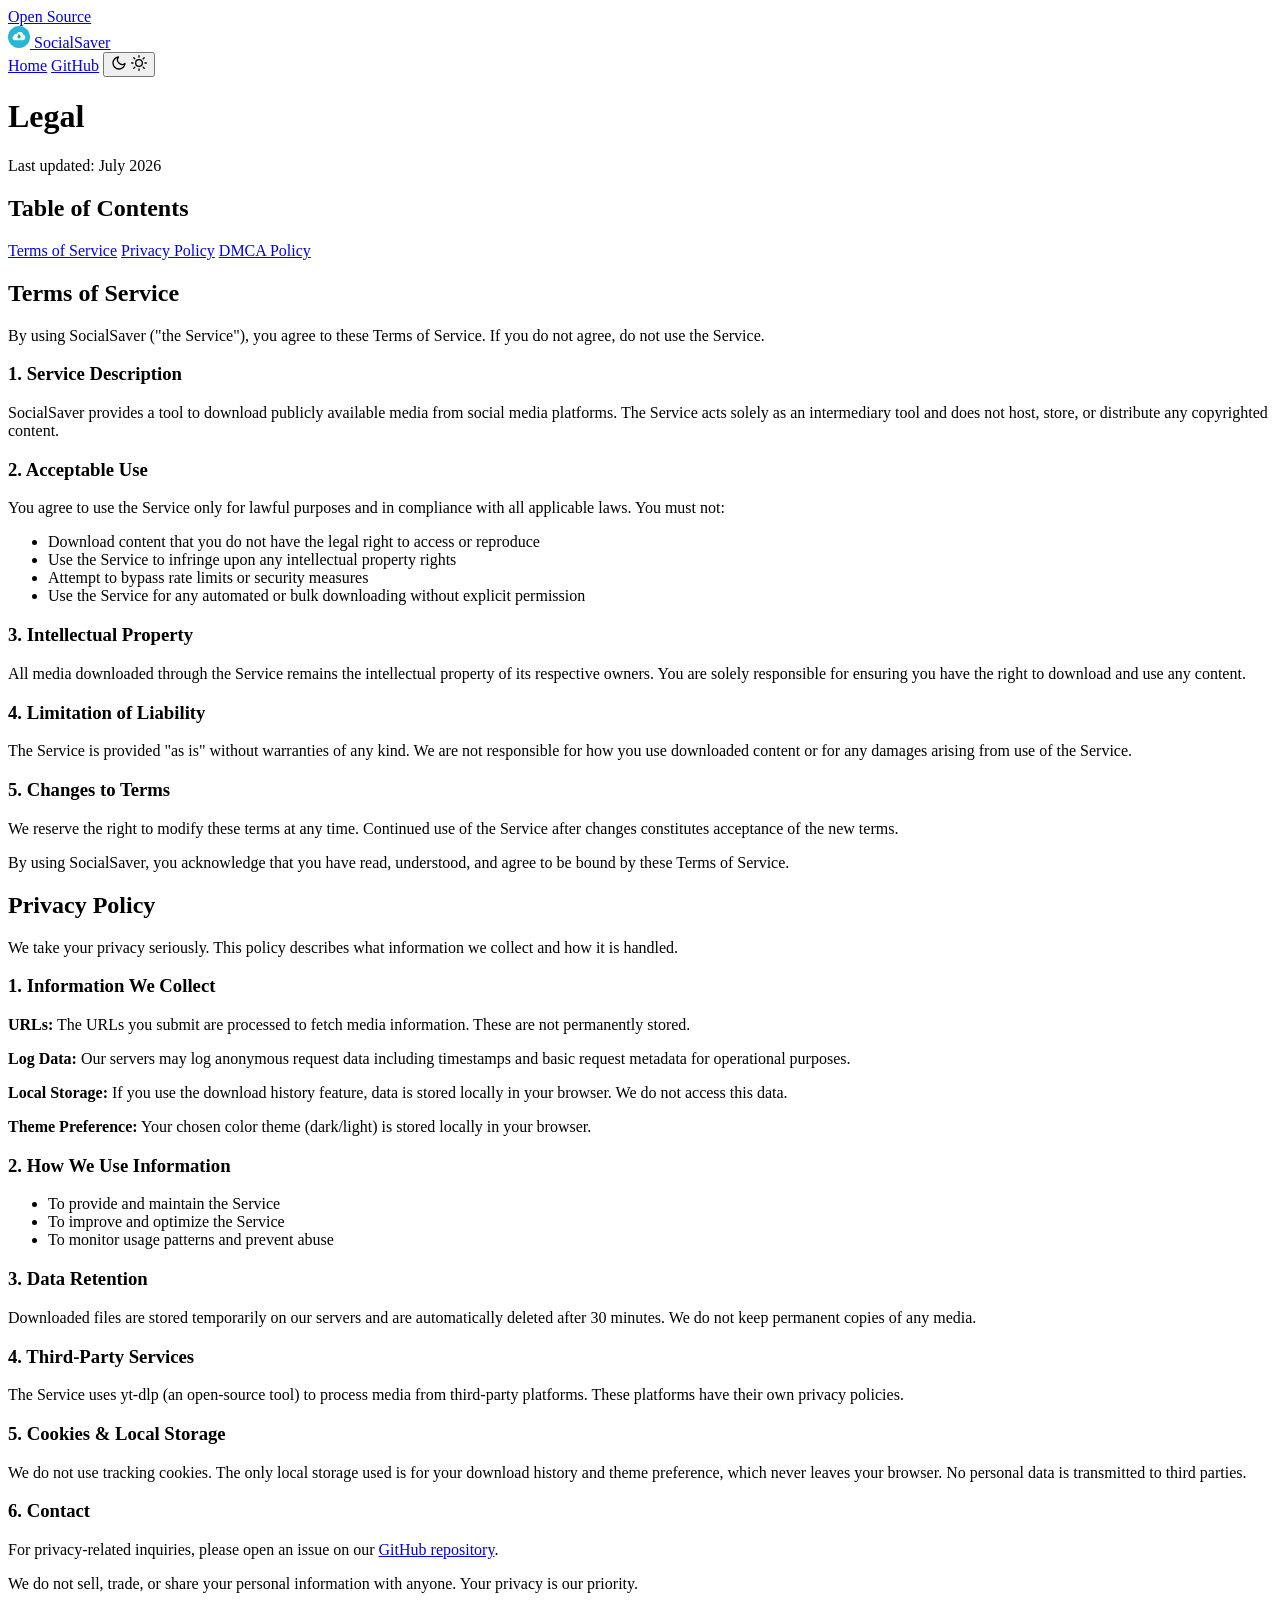
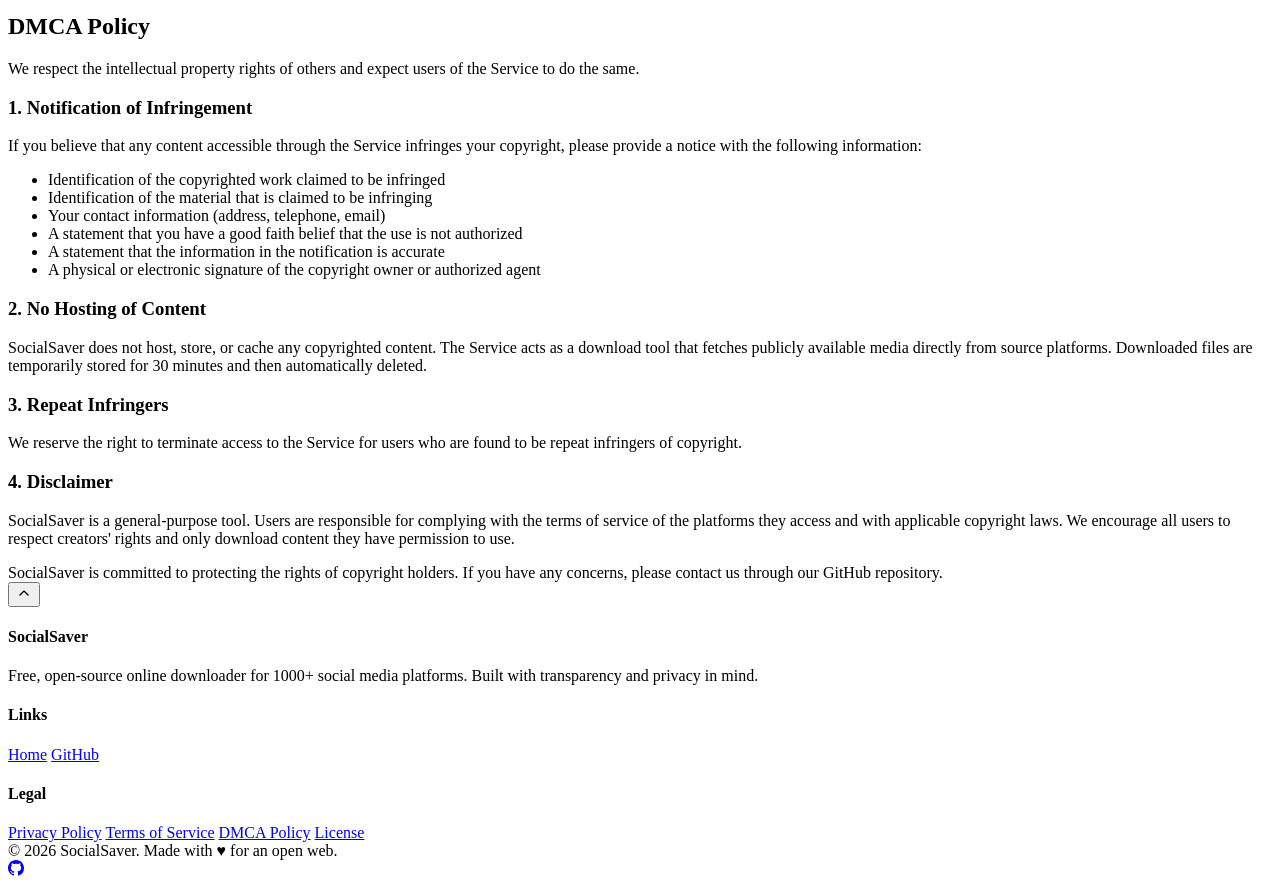
==== frontend/legal.html @ 0bf435aa "first commit" ====
<!DOCTYPE html>
<html lang="en">
<head>
    <meta charset="UTF-8" />
    <meta name="viewport" content="width=device-width, initial-scale=1.0" />
    <title>Legal — Privacy, Terms &amp; DMCA | SocialSaver</title>
    <meta name="description" content="SocialSaver legal information: Privacy Policy, Terms of Service, and DMCA policy.">
    <link rel="icon" href="/favicon.svg" type="image/svg+xml">
    <link rel="stylesheet" href="/styles.css" />
</head>
<body>
    <!-- GitHub banner -->
    <div class="gh-banner">
        <a href="https://github.com/socialsaver/socialsaver" target="_blank" rel="noopener">Open Source</a>
    </div>

    <nav class="nav" id="navbar">
        <div class="nav-inner">
            <a href="/" class="nav-brand">
                <svg width="22" height="22" viewBox="0 0 48 48" fill="none" aria-hidden="true">
                    <path fill="#25b7d3" d="M24 47.998c13.255 0 24-10.745 24-24C48 10.746 37.255 0 24 0S0 10.745 0 23.999s10.745 23.999 24 23.999"/>
                    <path fill="#f0f1f1" d="M37.964 24.871a6.11 6.11 0 0 0-3.83-5.665c-1.78-4.349-4.652-6.116-8.17-6.116a8.5 8.5 0 0 0-7.58 4.642c-2.236-.953-4.756.629-4.85 3.078a5.234 5.234 0 0 0 1.739 10.17h17.455s5.236-.971 5.236-6.109"/>
                    <path fill="#fff" d="M25.964 13.09a8.5 8.5 0 0 0-7.58 4.642a3.488 3.488 0 0 0-4.85 3.078a5.23 5.23 0 0 0-3.497 4.934a5.234 5.234 0 0 0 4.804 5.214l16.187-16.186c-1.453-1.16-3.163-1.682-5.064-1.682"/>
                    <path fill="#17b198" d="M28.32 23.236a.58.58 0 0 0-.531-.355H26.3v-4.027a.575.575 0 0 0-.575-.575h-3.451a.575.575 0 0 0-.575.575v4.027h-1.488a.575.575 0 0 0-.407.982l3.777 3.458a.575.575 0 0 0 .814 0l3.8-3.458a.58.58 0 0 0 .124-.627"/>
                </svg>
                SocialSaver
            </a>
            <div class="nav-links">
                <a href="/">Home</a>
                <a href="https://github.com/socialsaver/socialsaver" target="_blank" rel="noopener">GitHub</a>
                <button class="btn-icon-sm" id="themeToggle" aria-label="Toggle theme">
                    <svg class="moon-icon" width="16" height="16" viewBox="0 0 24 24" fill="none" stroke="currentColor" stroke-width="2" stroke-linecap="round" stroke-linejoin="round"><path d="M21 12.79A9 9 0 1 1 11.21 3 7 7 0 0 0 21 12.79z"/></svg>
                    <svg class="sun-icon" width="16" height="16" viewBox="0 0 24 24" fill="none" stroke="currentColor" stroke-width="2" stroke-linecap="round" stroke-linejoin="round"><circle cx="12" cy="12" r="5"/><line x1="12" y1="1" x2="12" y2="3"/><line x1="12" y1="21" x2="12" y2="23"/><line x1="4.22" y1="4.22" x2="5.64" y2="5.64"/><line x1="18.36" y1="18.36" x2="19.78" y2="19.78"/><line x1="1" y1="12" x2="3" y2="12"/><line x1="21" y1="12" x2="23" y2="12"/><line x1="4.22" y1="19.78" x2="5.64" y2="18.36"/><line x1="18.36" y1="5.64" x2="19.78" y2="4.22"/></svg>
                </button>
            </div>
        </div>
    </nav>

    <div class="legal-page">
        <div class="legal-header">
            <h1>Legal</h1>
            <p class="updated">Last updated: July 2026</p>
        </div>

        <div class="legal-toc">
            <h2>Table of Contents</h2>
            <a href="#terms">Terms of Service</a>
            <a href="#privacy">Privacy Policy</a>
            <a href="#dmca">DMCA Policy</a>
        </div>

        <section id="terms" class="legal-section">
            <h2>Terms of Service</h2>
            <p>By using SocialSaver ("the Service"), you agree to these Terms of Service. If you do not agree, do not use the Service.</p>

            <h3>1. Service Description</h3>
            <p>SocialSaver provides a tool to download publicly available media from social media platforms. The Service acts solely as an intermediary tool and does not host, store, or distribute any copyrighted content.</p>

            <h3>2. Acceptable Use</h3>
            <p>You agree to use the Service only for lawful purposes and in compliance with all applicable laws. You must not:</p>
            <ul>
                <li>Download content that you do not have the legal right to access or reproduce</li>
                <li>Use the Service to infringe upon any intellectual property rights</li>
                <li>Attempt to bypass rate limits or security measures</li>
                <li>Use the Service for any automated or bulk downloading without explicit permission</li>
            </ul>

            <h3>3. Intellectual Property</h3>
            <p>All media downloaded through the Service remains the intellectual property of its respective owners. You are solely responsible for ensuring you have the right to download and use any content.</p>

            <h3>4. Limitation of Liability</h3>
            <p>The Service is provided "as is" without warranties of any kind. We are not responsible for how you use downloaded content or for any damages arising from use of the Service.</p>

            <h3>5. Changes to Terms</h3>
            <p>We reserve the right to modify these terms at any time. Continued use of the Service after changes constitutes acceptance of the new terms.</p>

            <div class="legal-note">By using SocialSaver, you acknowledge that you have read, understood, and agree to be bound by these Terms of Service.</div>
        </section>

        <section id="privacy" class="legal-section">
            <h2>Privacy Policy</h2>
            <p>We take your privacy seriously. This policy describes what information we collect and how it is handled.</p>

            <h3>1. Information We Collect</h3>
            <p><strong>URLs:</strong> The URLs you submit are processed to fetch media information. These are not permanently stored.</p>
            <p><strong>Log Data:</strong> Our servers may log anonymous request data including timestamps and basic request metadata for operational purposes.</p>
            <p><strong>Local Storage:</strong> If you use the download history feature, data is stored locally in your browser. We do not access this data.</p>
            <p><strong>Theme Preference:</strong> Your chosen color theme (dark/light) is stored locally in your browser.</p>

            <h3>2. How We Use Information</h3>
            <ul>
                <li>To provide and maintain the Service</li>
                <li>To improve and optimize the Service</li>
                <li>To monitor usage patterns and prevent abuse</li>
            </ul>

            <h3>3. Data Retention</h3>
            <p>Downloaded files are stored temporarily on our servers and are automatically deleted after 30 minutes. We do not keep permanent copies of any media.</p>

            <h3>4. Third-Party Services</h3>
            <p>The Service uses yt-dlp (an open-source tool) to process media from third-party platforms. These platforms have their own privacy policies.</p>

            <h3>5. Cookies &amp; Local Storage</h3>
            <p>We do not use tracking cookies. The only local storage used is for your download history and theme preference, which never leaves your browser. No personal data is transmitted to third parties.</p>

            <h3>6. Contact</h3>
            <p>For privacy-related inquiries, please open an issue on our <a href="https://github.com/socialsaver/socialsaver" target="_blank" rel="noopener">GitHub repository</a>.</p>

            <div class="legal-note">We do not sell, trade, or share your personal information with anyone. Your privacy is our priority.</div>
        </section>

        <section id="dmca" class="legal-section">
            <h2>DMCA Policy</h2>
            <p>We respect the intellectual property rights of others and expect users of the Service to do the same.</p>

            <h3>1. Notification of Infringement</h3>
            <p>If you believe that any content accessible through the Service infringes your copyright, please provide a notice with the following information:</p>
            <ul>
                <li>Identification of the copyrighted work claimed to be infringed</li>
                <li>Identification of the material that is claimed to be infringing</li>
                <li>Your contact information (address, telephone, email)</li>
                <li>A statement that you have a good faith belief that the use is not authorized</li>
                <li>A statement that the information in the notification is accurate</li>
                <li>A physical or electronic signature of the copyright owner or authorized agent</li>
            </ul>

            <h3>2. No Hosting of Content</h3>
            <p>SocialSaver does not host, store, or cache any copyrighted content. The Service acts as a download tool that fetches publicly available media directly from source platforms. Downloaded files are temporarily stored for 30 minutes and then automatically deleted.</p>

            <h3>3. Repeat Infringers</h3>
            <p>We reserve the right to terminate access to the Service for users who are found to be repeat infringers of copyright.</p>

            <h3>4. Disclaimer</h3>
            <p>SocialSaver is a general-purpose tool. Users are responsible for complying with the terms of service of the platforms they access and with applicable copyright laws. We encourage all users to respect creators' rights and only download content they have permission to use.</p>

            <div class="legal-note">SocialSaver is committed to protecting the rights of copyright holders. If you have any concerns, please contact us through our GitHub repository.</div>
        </section>
    </div>

    <!-- Back to top -->
    <button class="back-to-top" id="backToTop" aria-label="Back to top">
        <svg width="16" height="16" viewBox="0 0 24 24" fill="none" stroke="currentColor" stroke-width="2" stroke-linecap="round" stroke-linejoin="round"><polyline points="18 15 12 9 6 15"/></svg>
    </button>

    <footer class="footer">
        <div class="footer-inner">
            <div class="footer-grid">
                <div class="footer-col">
                    <h4>SocialSaver</h4>
                    <p>Free, open-source online downloader for 1000+ social media platforms. Built with transparency and privacy in mind.</p>
                </div>
                <div class="footer-col">
                    <h4>Links</h4>
                    <a href="/">Home</a>
                    <a href="https://github.com/socialsaver/socialsaver" target="_blank" rel="noopener">GitHub</a>
                </div>
                <div class="footer-col">
                    <h4>Legal</h4>
                    <a href="#privacy">Privacy Policy</a>
                    <a href="#terms">Terms of Service</a>
                    <a href="#dmca">DMCA Policy</a>
                    <a href="/LICENSE">License</a>
                </div>
            </div>
            <div class="footer-bottom">
                <span>&copy; 2026 SocialSaver. Made with &#9829; for an open web.</span>
                <div class="footer-social">
                    <a href="https://github.com/socialsaver/socialsaver" target="_blank" rel="noopener" aria-label="GitHub">
                        <svg width="16" height="16" viewBox="0 0 24 24" fill="currentColor"><path d="M12 0C5.37 0 0 5.37 0 12c0 5.31 3.435 9.795 8.205 11.385.6.105.825-.255.825-.57 0-.285-.015-1.23-.015-2.235-3.015.555-3.795-.735-4.035-1.41-.135-.345-.72-1.41-1.23-1.695-.42-.225-1.02-.78-.015-.795.945-.015 1.62.87 1.845 1.23 1.08 1.815 2.805 1.305 3.495.99.105-.78.42-1.305.765-1.605-2.67-.3-5.46-1.335-5.46-5.925 0-1.305.465-2.385 1.23-3.225-.12-.3-.54-1.53.12-3.18 0 0 1.005-.315 3.3 1.23.96-.27 1.98-.405 3-.405s2.04.135 3 .405c2.295-1.56 3.3-1.23 3.3-1.23.66 1.65.24 2.88.12 3.18.765.84 1.23 1.905 1.23 3.225 0 4.605-2.805 5.625-5.475 5.925.435.375.81 1.095.81 2.22 0 1.605-.015 2.895-.015 3.3 0 .315.225.69.825.57A12.02 12.02 0 0 0 24 12c0-6.63-5.37-12-12-12z"/></svg>
                    </a>
                </div>
            </div>
        </div>
    </footer>

    <script>
        // Theme toggle
        document.getElementById('themeToggle').addEventListener('click', function () {
            const html = document.documentElement;
            const cur = html.getAttribute('data-theme');
            const next = cur === 'dark' ? 'light' : 'dark';
            html.setAttribute('data-theme', next);
            localStorage.setItem('ss-theme', next);
        });

        const saved = localStorage.getItem('ss-theme');
        if (saved === 'light') document.documentElement.setAttribute('data-theme', 'light');

        // Navbar scroll shadow
        const nav = document.getElementById('navbar');
        window.addEventListener('scroll', function () {
            nav.classList.toggle('scrolled', window.scrollY > 20);
        }, { passive: true });

        // Back to top
        const btt = document.getElementById('backToTop');
        window.addEventListener('scroll', function () {
            btt.classList.toggle('visible', window.scrollY > 400);
        }, { passive: true });

        btt.addEventListener('click', function () {
            window.scrollTo({ top: 0, behavior: 'smooth' });
        });
    </script>
</body>
</html>
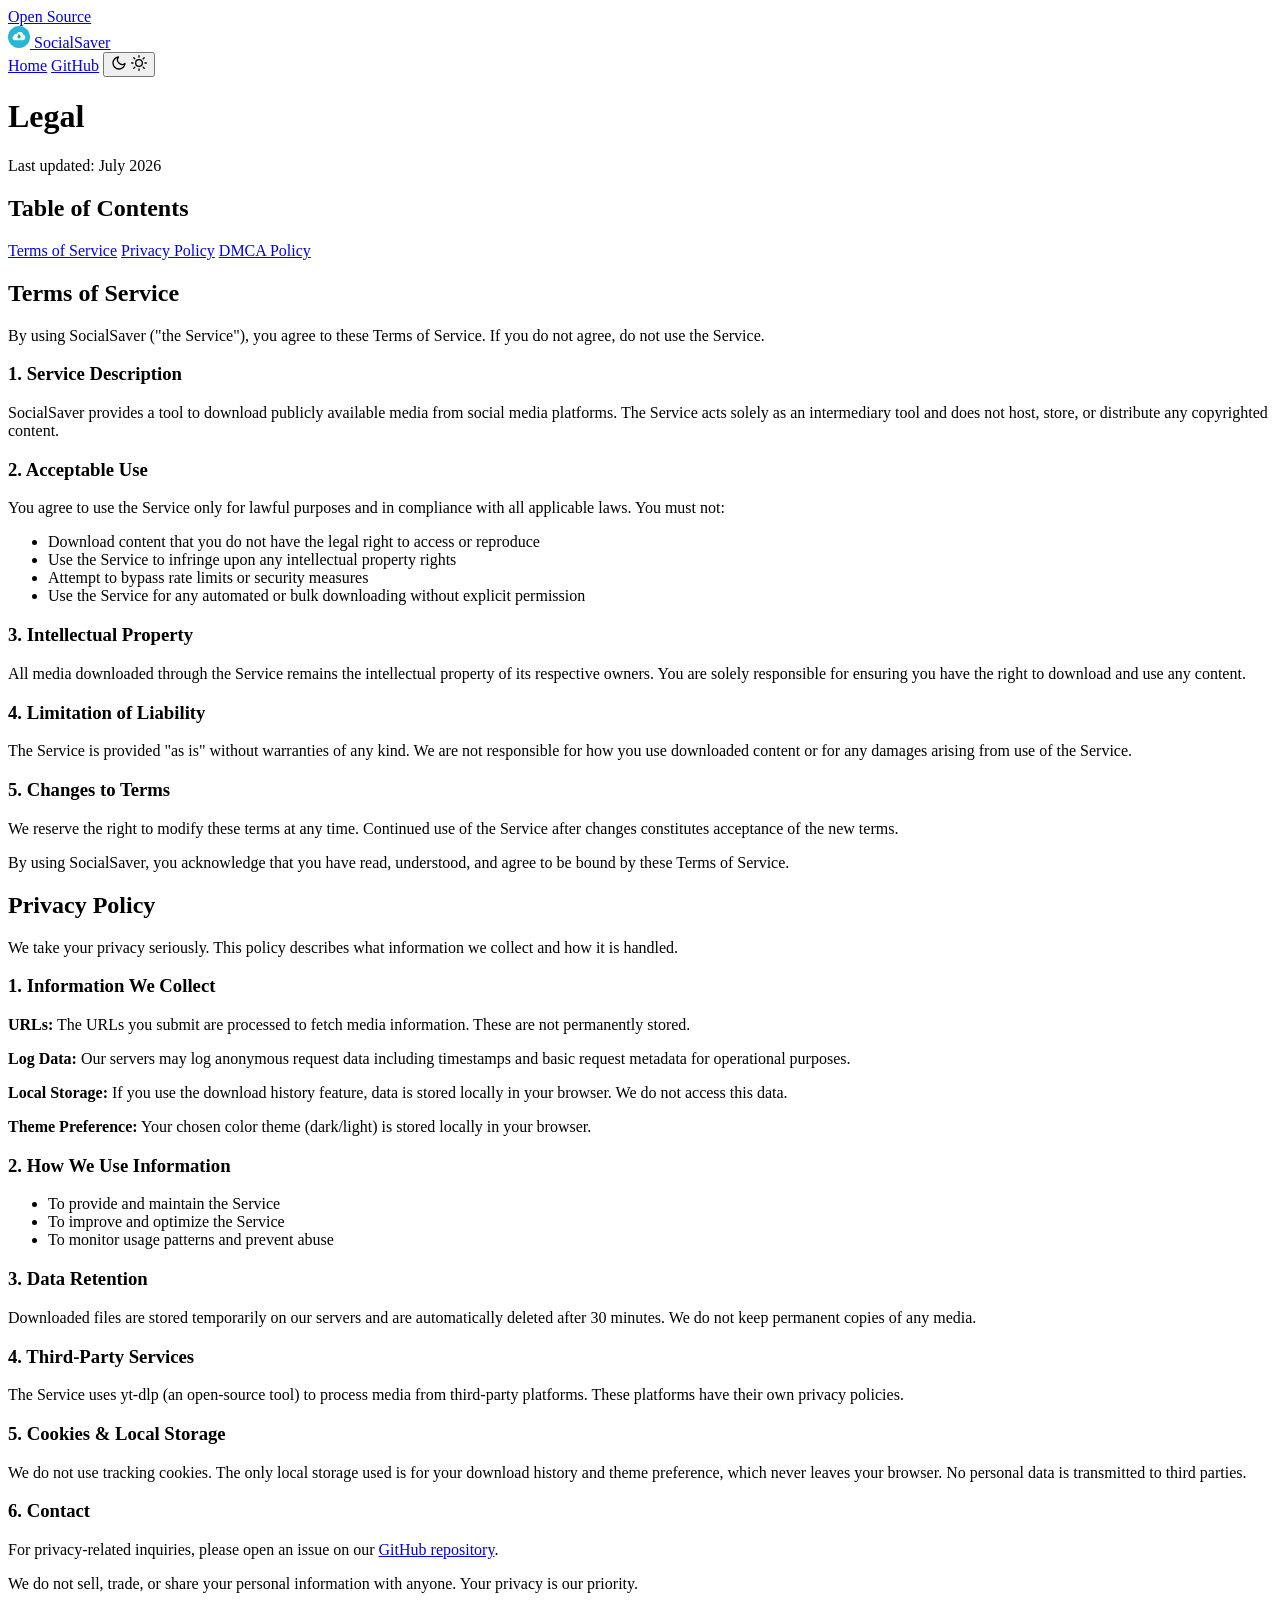
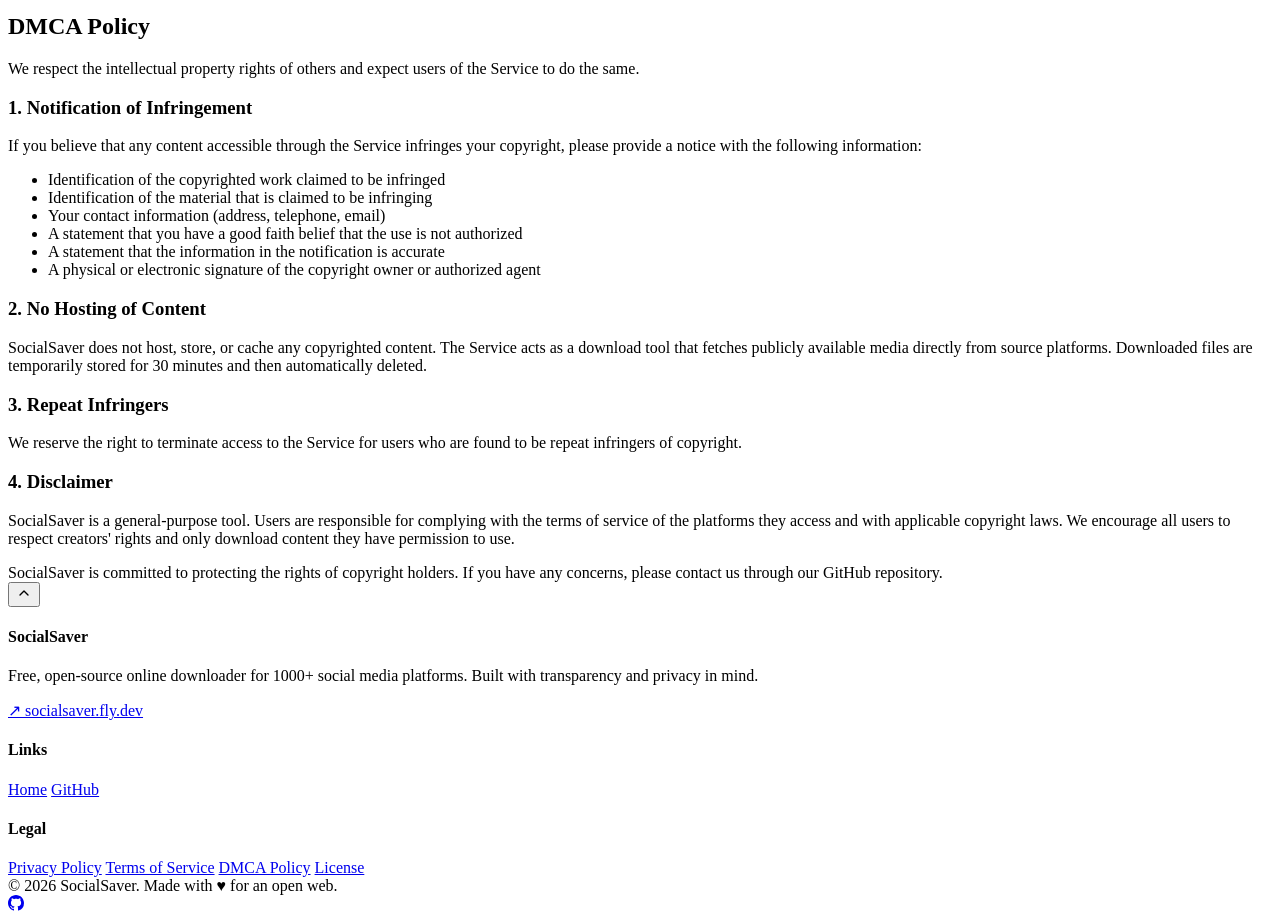
==== commit 009351c5: "4rd" ====
--- a/frontend/legal.html
+++ b/frontend/legal.html
@@ -5,13 +5,14 @@
     <meta name="viewport" content="width=device-width, initial-scale=1.0" />
     <title>Legal — Privacy, Terms &amp; DMCA | SocialSaver</title>
     <meta name="description" content="SocialSaver legal information: Privacy Policy, Terms of Service, and DMCA policy.">
+    <meta name="google-site-verification" content="BXLNmK0iXZXtT0ImTW3jBREM5jvsAgyjPPhfRhXa9dE" />
     <link rel="icon" href="/favicon.svg" type="image/svg+xml">
     <link rel="stylesheet" href="/styles.css" />
 </head>
 <body>
     <!-- GitHub banner -->
     <div class="gh-banner">
-        <a href="https://github.com/socialsaver/socialsaver" target="_blank" rel="noopener">Open Source</a>
+        <a href="https://github.com/Rishav7324/SocialSaver" target="_blank" rel="noopener">Open Source</a>
     </div>
 
     <nav class="nav" id="navbar">
@@ -27,7 +28,7 @@
             </a>
             <div class="nav-links">
                 <a href="/">Home</a>
-                <a href="https://github.com/socialsaver/socialsaver" target="_blank" rel="noopener">GitHub</a>
+                <a href="https://github.com/Rishav7324/SocialSaver" target="_blank" rel="noopener">GitHub</a>
                 <button class="btn-icon-sm" id="themeToggle" aria-label="Toggle theme">
                     <svg class="moon-icon" width="16" height="16" viewBox="0 0 24 24" fill="none" stroke="currentColor" stroke-width="2" stroke-linecap="round" stroke-linejoin="round"><path d="M21 12.79A9 9 0 1 1 11.21 3 7 7 0 0 0 21 12.79z"/></svg>
                     <svg class="sun-icon" width="16" height="16" viewBox="0 0 24 24" fill="none" stroke="currentColor" stroke-width="2" stroke-linecap="round" stroke-linejoin="round"><circle cx="12" cy="12" r="5"/><line x1="12" y1="1" x2="12" y2="3"/><line x1="12" y1="21" x2="12" y2="23"/><line x1="4.22" y1="4.22" x2="5.64" y2="5.64"/><line x1="18.36" y1="18.36" x2="19.78" y2="19.78"/><line x1="1" y1="12" x2="3" y2="12"/><line x1="21" y1="12" x2="23" y2="12"/><line x1="4.22" y1="19.78" x2="5.64" y2="18.36"/><line x1="18.36" y1="5.64" x2="19.78" y2="4.22"/></svg>
@@ -104,7 +105,7 @@
             <p>We do not use tracking cookies. The only local storage used is for your download history and theme preference, which never leaves your browser. No personal data is transmitted to third parties.</p>
 
             <h3>6. Contact</h3>
-            <p>For privacy-related inquiries, please open an issue on our <a href="https://github.com/socialsaver/socialsaver" target="_blank" rel="noopener">GitHub repository</a>.</p>
+            <p>For privacy-related inquiries, please open an issue on our <a href="https://github.com/Rishav7324/SocialSaver" target="_blank" rel="noopener">GitHub repository</a>.</p>
 
             <div class="legal-note">We do not sell, trade, or share your personal information with anyone. Your privacy is our priority.</div>
         </section>
@@ -148,11 +149,12 @@
                 <div class="footer-col">
                     <h4>SocialSaver</h4>
                     <p>Free, open-source online downloader for 1000+ social media platforms. Built with transparency and privacy in mind.</p>
+                    <a href="https://socialsaver.fly.dev/" target="_blank" rel="noopener" class="footer-site-link">&#8599; socialsaver.fly.dev</a>
                 </div>
                 <div class="footer-col">
                     <h4>Links</h4>
                     <a href="/">Home</a>
-                    <a href="https://github.com/socialsaver/socialsaver" target="_blank" rel="noopener">GitHub</a>
+                    <a href="https://github.com/Rishav7324/SocialSaver" target="_blank" rel="noopener">GitHub</a>
                 </div>
                 <div class="footer-col">
                     <h4>Legal</h4>
@@ -165,7 +167,7 @@
             <div class="footer-bottom">
                 <span>&copy; 2026 SocialSaver. Made with &#9829; for an open web.</span>
                 <div class="footer-social">
-                    <a href="https://github.com/socialsaver/socialsaver" target="_blank" rel="noopener" aria-label="GitHub">
+                    <a href="https://github.com/Rishav7324/SocialSaver" target="_blank" rel="noopener" aria-label="GitHub">
                         <svg width="16" height="16" viewBox="0 0 24 24" fill="currentColor"><path d="M12 0C5.37 0 0 5.37 0 12c0 5.31 3.435 9.795 8.205 11.385.6.105.825-.255.825-.57 0-.285-.015-1.23-.015-2.235-3.015.555-3.795-.735-4.035-1.41-.135-.345-.72-1.41-1.23-1.695-.42-.225-1.02-.78-.015-.795.945-.015 1.62.87 1.845 1.23 1.08 1.815 2.805 1.305 3.495.99.105-.78.42-1.305.765-1.605-2.67-.3-5.46-1.335-5.46-5.925 0-1.305.465-2.385 1.23-3.225-.12-.3-.54-1.53.12-3.18 0 0 1.005-.315 3.3 1.23.96-.27 1.98-.405 3-.405s2.04.135 3 .405c2.295-1.56 3.3-1.23 3.3-1.23.66 1.65.24 2.88.12 3.18.765.84 1.23 1.905 1.23 3.225 0 4.605-2.805 5.625-5.475 5.925.435.375.81 1.095.81 2.22 0 1.605-.015 2.895-.015 3.3 0 .315.225.69.825.57A12.02 12.02 0 0 0 24 12c0-6.63-5.37-12-12-12z"/></svg>
                     </a>
                 </div>
